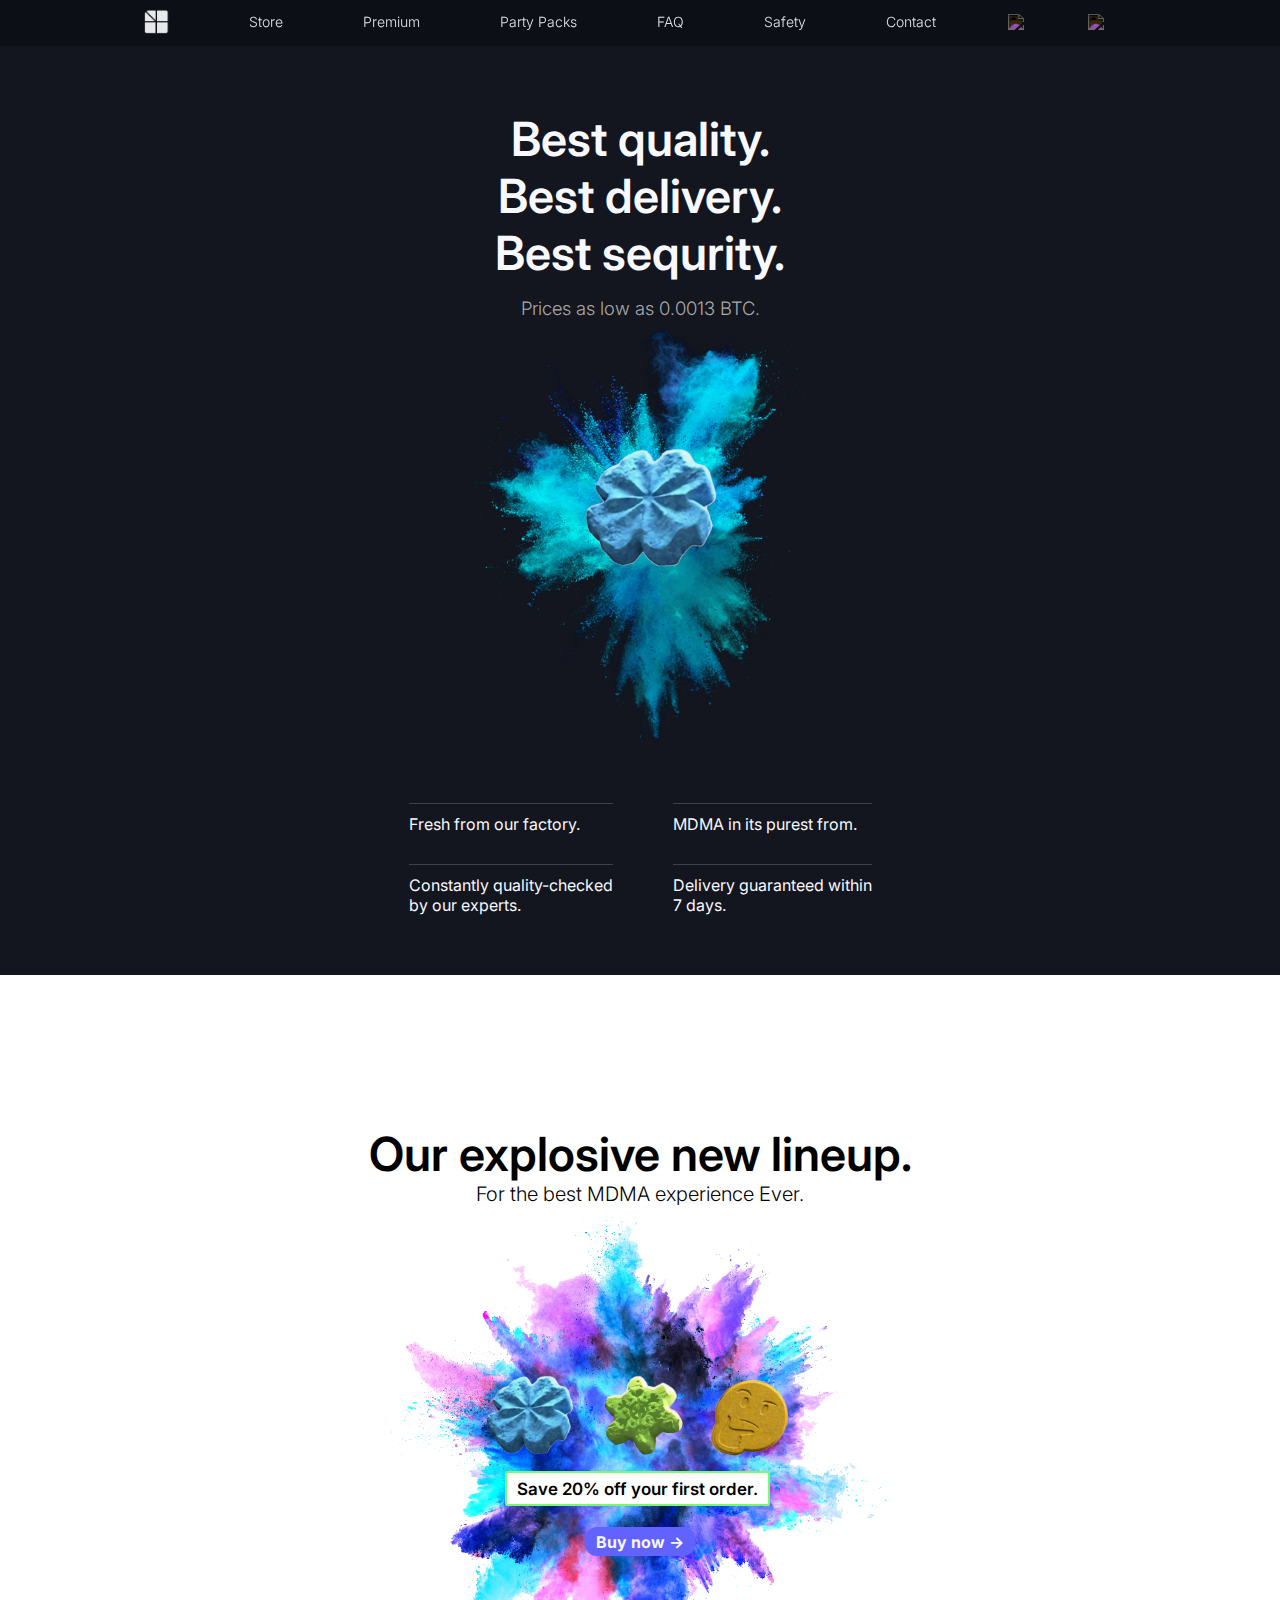
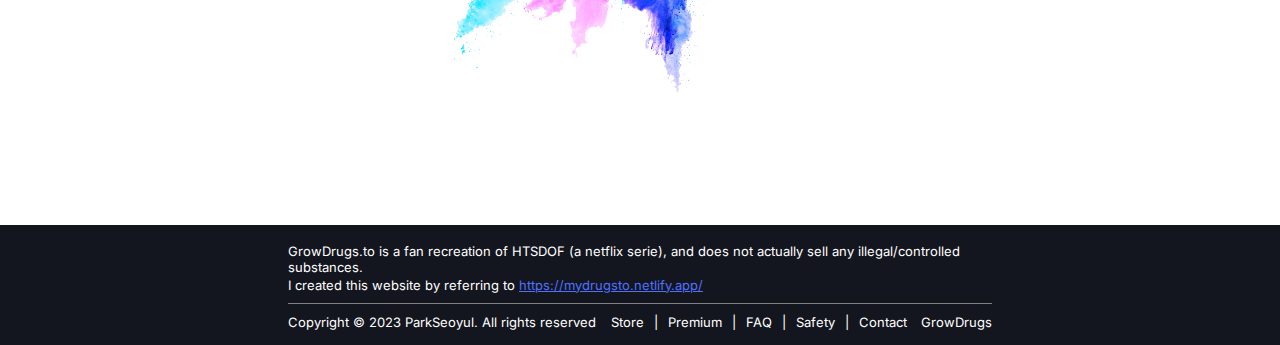
==== index.html @ 7f63b00c "first commit" ====
<!DOCTYPE html>
<html lang="en">
<head>
    <meta charset="UTF-8">
    <meta http-equiv="X-UA-Compatible" content="IE=edge">
    <meta name="viewport" content="width=device-width, initial-scale=1.0">
    <title>GrowDrugs</title>
    <link rel="stylesheet" href="index.css">
    <script src="https://kit.fontawesome.com/33488b9aec.js" crossorigin="anonymous"></script>
    <link rel="shortcut icon" type="image/x-icon" href="images/grow x-icon.png">
    <script src="main.js" defer></script>
</head>
<!-- 큰1돈을 벌거야! -->
<body>
    <header>
        <ul class="menu">
            <div>
                <a href="file:///D:/mydrugs/index.html">
                    <img class="logo" src="images/grow.png">
                </a>
            </div>
            <li class="menu_li">
                <a href="file:///D:/mydrugs/store.html">Store</a>
            </li>
            <li class="menu_li">
                <a href="#">Premium</a>
            </li>
            <li class="menu_li">
                <a href="#">Party Packs</a>
            </li>
            <li class="menu_li">
                <a href="https://mydrugs-to-faq.netlify.app">FAQ</a>
            </li>
            <li class="menu_li">
                <a href="https://mydrugs-to-safety.netlify.app">Safety</a>
            </li>
            <li class="menu_li">
                <a href="https://mydrugs-to-contact.netlify.app">Contact</a>
            </li>
            <li class="icon_header">
                <img class="icon" src="https://cdn-icons-png.flaticon.com/512/622/622669.png">
            </li>
            <li class="icon_header">
                <img class="icon" src="https://cdn-icons-png.flaticon.com/512/694/694575.png">
            </li>
        </ul>
    </header>
    <section>
        <div class="main">
            <li>
                <h1>Best quality.</h1>
            </li>
            <li>
                <h1>Best delivery.</h1>
            </li>
            <li>
                <h1>Best sequrity.</h1>
            </li>
            <li>
                <p>Prices as low as 0.0013 BTC.</p>
            </li>
            <div>
                <a href="./store/store.html">
                    <img class="main_img" src="images/blue_pill_powder.png">
                </a>
            </div>
        </div>
    </section>
    <section>
        <div class="main_ex">
            <div class="a1">
                <ul>
                    <li class="a11">Fresh from our factory.</li>
                    <li class="a12">Constantly quality-checked<br> by our experts.</li>
                </ul> 
            </div>
            <div class="a2">
                <ul>
                    <li class="a21">MDMA in its purest from.</li>
                    <li class="a22">Delivery guaranteed within<br> 7 days.</li>
                </ul>
            </div>
        </div>
    </section>

    <section>
        <div class="main_2">
            <div>
                <ul class="main2_titleul">
                    <li class="main2_title">Our explosive new lineup.</li>
                    <li class="main2_subtitle">For the best MDMA experience Ever.</li>
                </ul>
            </div>
            <div class="main2_cards">
                <a href="#">
                    <img class="powderexp2" src="images/powderexp2.png">
                </a>
                <div class="main2_firstpill">
                    <a href="#">
                        <img class="main2_pills"src="images/blue_pill.png">
                    </a>
                </div>
                <div class="main2_secondpill">
                    <a href="#">
                        <img class="main2_pills"src="images/index2_img.png">
                    </a>
                </div>
                <div class="main2_thirdpill">
                    <a href="#">
                        <img class="main2_pills"src="images/yellow_pill.c0319c8e.png">
                    </a>
                </div>
                <div class="save" style="position:absolute; top:265px; left: 25.5%;">Save 20% off your first order.</div>
                <a href="#">
                    <div style="position:absolute; top:321px; left:40%"class="buy_btn">Buy now →</div>
                </a>    
            </div>
        </div>
    </section>
    
    <section class="footer">
        <div class="safety">
            <ul>
                <li>GrowDrugs.to is a fan recreation of HTSDOF (a netflix serie), and does not actually sell any illegal/controlled substances.</li>
                <li>I created this website by referring to 
                    <a href="https://mydrugsto.netlify.app/">
                        <span class="linker">https://mydrugsto.netlify.app/</span>
                    </a>
                </li>
                <div class="footer_bar"></div>
            </ul>
        </div>
        <div class="footer_div">
            <div class="copyright">
                <p>Copyright © 2023 ParkSeoyul. All rights reserved</p>
            </div>
            <div class="footer_nav">
                <p><a href="./store/store.html">Store</a></p>
                <p>|</p>
                <p><a href="#">Premium</a></p>
                <p>|</p>
                <p><a href="#">FAQ</a></p>
                <p>|</p>
                <p><a href="#">Safety</a></p>
                <p>|</p>
                <p><a href="#">Contact</a></p>
            </div>
            <div class="footer_title">
                <p>GrowDrugs</p>
            </div>
        </div>
    </section>
</body>
</html>
---- index.css ----
@import url('https://fonts.googleapis.com/css2?family=Roboto:wght@300&display=swap');
@import url('https://fonts.googleapis.com/css2?family=Kanit:wght@600&display=swap');
@import url('https://fonts.googleapis.com/css2?family=Inter:wght@300;400;500;600;700&display=swap');


*{
    margin:0;
    padding:0;
    box-sizing:border-box;
    text-decoration: none;
    font-family: 'Inter', sans-serif;
}
ul, li{list-style:none;}
:root {
    --blue: rgb(98, 98, 255);
    --dark_blue: rgb(0, 0, 214);
    --primarydark: #13161e;
    --secondarydark: #0d1016;
    --white: white;
    --grey: rgba(107, 107, 107, 0.5);
    --light_grey: rgb(187, 187, 187);
    --black: black;
    --active: rgb(187, 187, 187); 
}

/* header */
header{
    padding:0;
    margin:0;
    background-color:var(--secondarydark);
    position:fixed;
    width:100%;
    height: 46px;
    opacity:0.9;
    z-index: 1;
}
.menu{
    align-items:center;
    display:flex;
    justify-content:center;
}
.menu > li{
    font-family: 'Inter', sans-serif;
    font-weight:300;
    padding-right:28px;
    padding-left:28px;
    display:flex;
    justify-content:center;
    color:ghostwhite;
    font-size :14px;
    margin: auto 12px;
    transition: color 0.3s;
}
.menu > li :hover{
    color:var(--active);
}
.menu > ul > li{
    display: inline-block;
}
a{
    text-decoration: none;
    color:ghostwhite;
}
.logo{
    display:flex;
    justify-content: center;
    width:25px;
    margin: 9px auto;
    margin-right:40px;
}
.icon_header{
    margin:0px;
    padding:0px;  
    width:0px;
}
.icon_header:hover{
    cursor: pointer;
}
.menu > li > img{
    width:17px;
    filter: invert(100%);
}



/* main */
.main{
    display:flex;
    flex-direction:column;
    align-items: center;
    height: 800px;
    padding-top:110px;
    background-color: var(--primarydark);
}
.main > li > h1{
    font-family: 'Inter', sans-serif;
    font-weight:600;
    color:ghostwhite;
    font-size:47px;
}
.main > li > p{
    font-family: 'Inter', sans-serif;
    font-weight:300;
    margin-top:16px;
    font-size:18.5px;
    color:darkgrey;
}
.menu > li > img{
    width:17px;
    filter: invert(100%);
}
.main_img{
    width:420px;
    display:inline-block;
    transition-property: all;
    transition-duration: 0.5s;
}
.main_ex{
    display:flex;
    align-items:center; 
    justify-content: center;
    padding-bottom:30px;
    background-color: var(--primarydark);
}
.a1, .a2{
    margin-left:30px;
    margin-right:30px;
}

.a11, .a12, .a21, .a22{
    font-family: 'Inter', sans-serif;
    padding-top:10px;   
    margin-top:3px;
    border-top:0.5px var(--grey) solid;
    color:ghostwhite;
    margin-bottom:30px;
}
.main2_cards{
    position: relative;
}
.main2_firstpill{
    position: absolute; top:155px; left: 20%;
}
.main2_secondpill{
    position: absolute; top: 155px; left: 40.5%;
}
.main2_thirdpill{
    position:  absolute; top: 155px; right: 20%;
}

/* main_2 */
.main_2{
    padding-top:150px;   
    background-color:white;
    height:850px;
    display:flex;
    flex-direction: column;
    align-items: center;
}
.main2_title{
    font-family: 'Inter', sans-serif;
    font-weight:600;
    font-size:47px;
    text-align:center;
}
.main2_subtitle{
    font-family: 'Inter', sans-serif;
    font-weight:300;
    font-size:20px;
}
.main2_titleul{
    display:flex;
    justify-content: center;
    flex-direction: column;
    align-items: center;
}
.powderexp2{
    width: 550px;
    z-index: 0;
}
.main2_pills{
    width:110px;
}
.save{
    display: flex;
    font-family: 'Inter', sans-serif;
    font-weight:600;
    font-size:17px;
    width:265px;
    height:35px;
    text-align: center;
    align-items: center;
    justify-content: center;
    background-color: white;
    border-radius:2px;
    border: 2px solid rgb(118, 250, 114);
}
.buy_btn{
    display: flex;
    text-align: center;
    font-family: 'Inter', sans-serif;
    font-weight:700;
    color:ghostwhite;
    width:110px;
    background-color: var(--blue);
    height:29px;
    justify-content: center;
    align-items: center;
    border-radius: 12px;
    transition-property:all;
    transition-duration:0.8s;
}
.buy_btn:hover{
    background-color:var(--dark_blue);
}



/* footer */
.footer{
    height: 120px;
    background-color: var(--primarydark);
    color: white;
    font-size: 13px;
    display: flex;
    flex-direction: column;
    justify-content: center;
    align-items: center;
}
.safety{
    width: 55%; 
}
.safety > ul > li{
    margin: 2px 0px;
}
.linker{
    text-decoration-line: underline;
    color: rgb(80, 112, 255);
}
.footer_bar{
    margin-top: 10px;
    height: 1px;
    width: 100%;
    background-color: grey;
}
.footer_div{
    margin-top: 10px;
    display: flex;
    justify-content: space-between;
    width: 55%;
}
.footer_nav{
    display: flex;
}
.footer_nav > p > a{
    margin: 0px 10px;
    color: white;
}

@media screen and (max-width: 991px) {
    .menu {
        display:flex;
        flex-direction:column;
        margin-left:0;
        margin-right:0;
    }
    .menu_logo{
        height: 0;
    }
    .logo{
        position: absolute;
        transform: translate(-50%, -50%);
        left: 50%;
        top: 30%;
        width: 30px;
    }
    .menu > li{
        padding: 7px;
        font-size:17.5px;
        display:none;
    }
    .icon_header > img{
        display:none;
    }
    .footer_div{
        flex-direction: row;
        width: 60%;
    }
    .safety{
        width: 60%;
    }
    .footer_nav{
        display: none;
    }
    .safety > ul > li{
        margin: 5px 0px;
    }
}
@media screen and (max-width: 500px) {
    .footer{
        height: 200px;
    }
    .safety{
        width: 80%;
    }
    .safety > ul > li{
        margin: 9px 0px;
    }
    .footer_div{
        flex-direction: column;
        width: 80%;
    }
    .powderexp2{
        width: 100%;
        z-index: 0;
    }
}
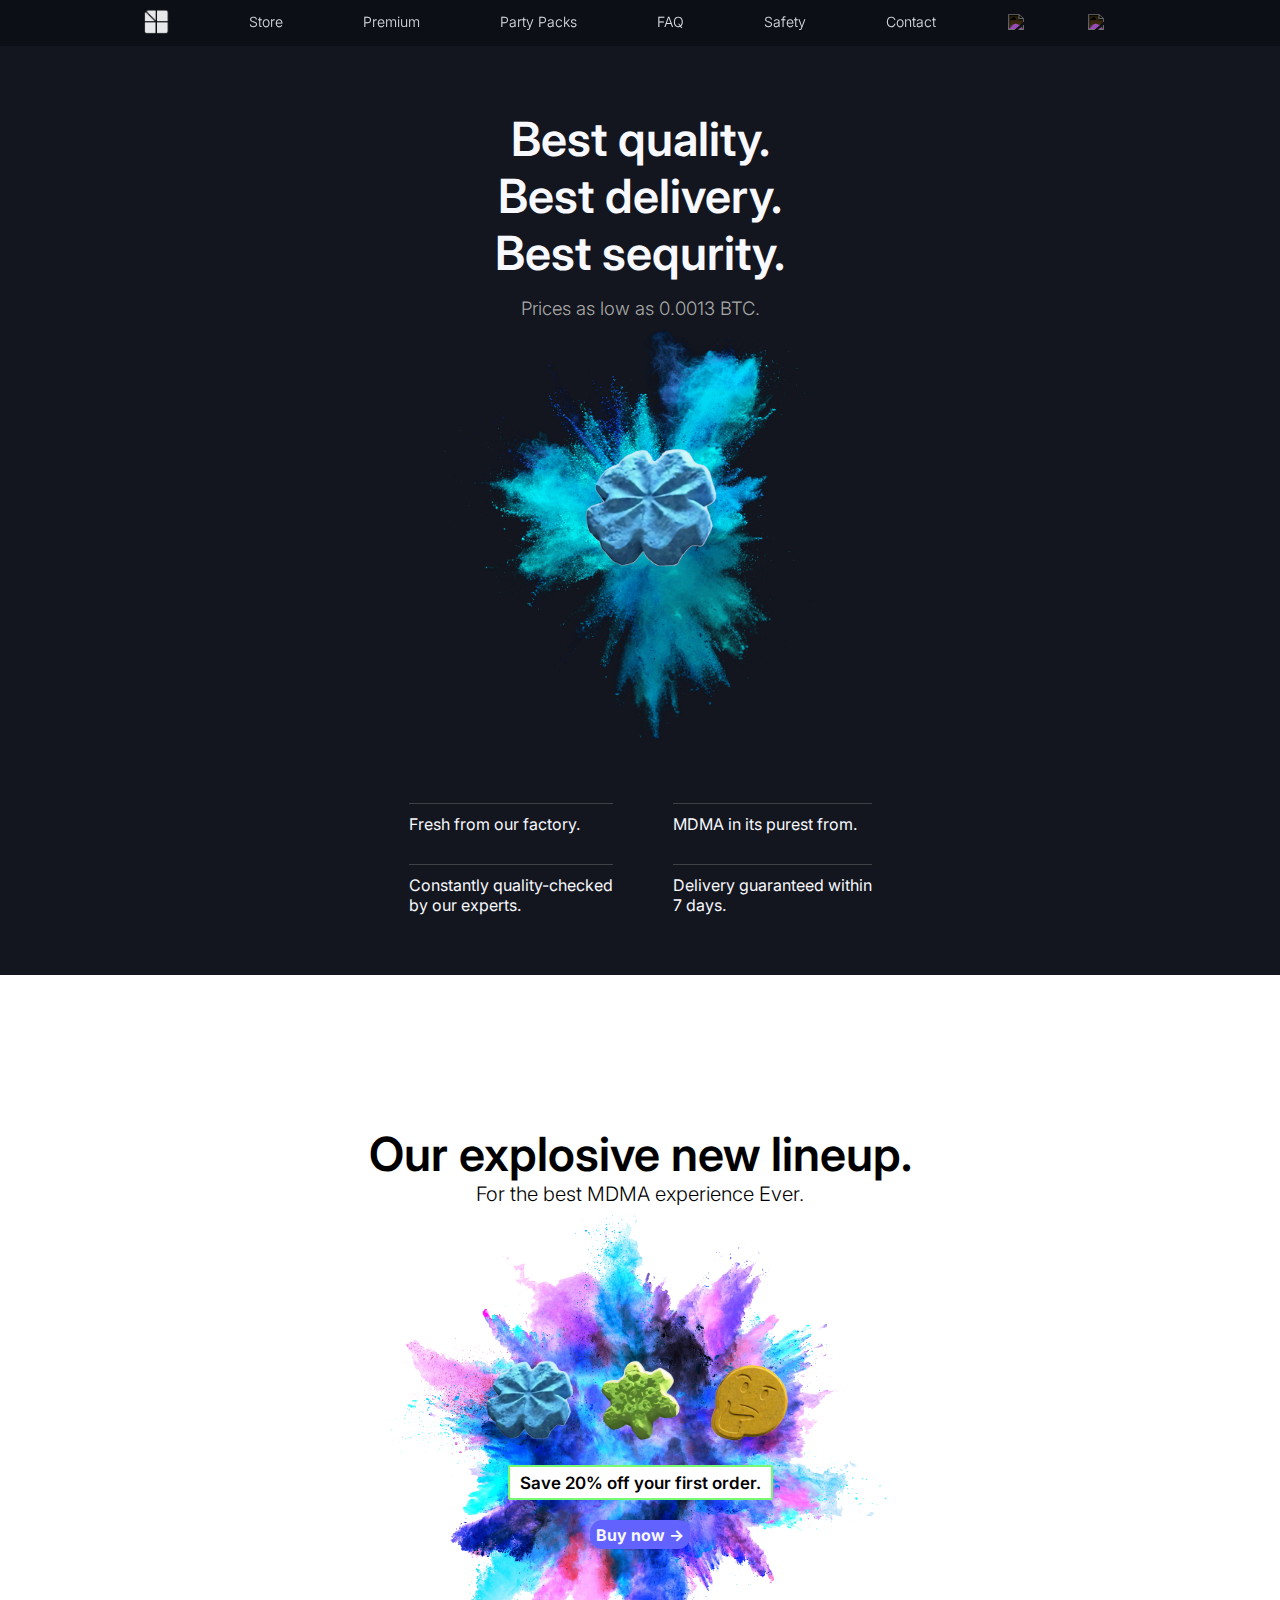
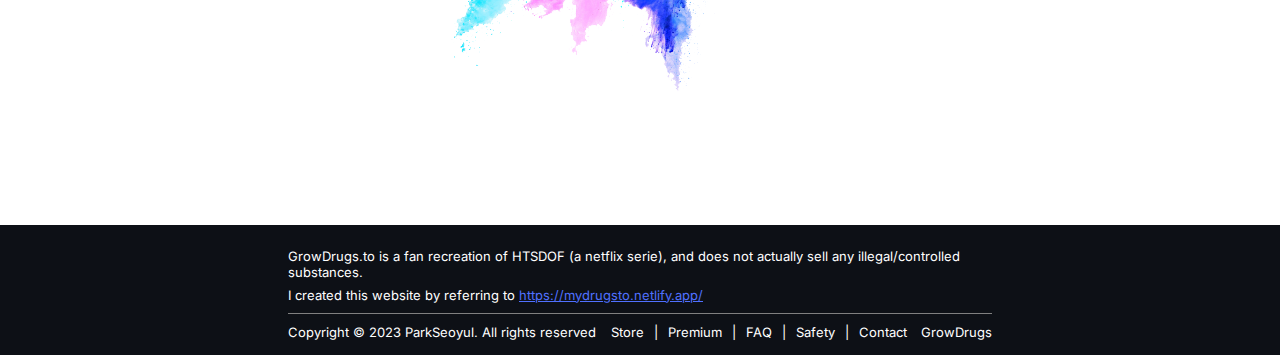
==== commit 547051b8: "second commit" ====
--- a/index.html
+++ b/index.html
@@ -20,7 +20,7 @@
                 </a>
             </div>
             <li class="menu_li">
-                <a href="file:///D:/mydrugs/store.html">Store</a>
+                <a href="./store/store.html">Store</a>
             </li>
             <li class="menu_li">
                 <a href="#">Premium</a>
@@ -82,7 +82,6 @@
             </div>
         </div>
     </section>
-
     <section>
         <div class="main_2">
             <div>
@@ -95,24 +94,26 @@
                 <a href="#">
                     <img class="powderexp2" src="images/powderexp2.png">
                 </a>
-                <div class="main2_firstpill">
-                    <a href="#">
-                        <img class="main2_pills"src="images/blue_pill.png">
-                    </a>
+                <div class="pills">
+                    <div class="main2_firstpill">
+                        <a href="#">
+                            <img class="main2_pills" src="images/blue_pill.png">
+                        </a>
+                    </div>
+                    <div class="main2_secondpill">
+                        <a href="#">
+                            <img class="main2_pills" src="images/index2_img.png">
+                        </a>
+                    </div>
+                    <div class="main2_thirdpill">
+                        <a href="#">
+                            <img class="main2_pills" src="images/yellow_pill.c0319c8e.png">
+                        </a>
+                    </div>
                 </div>
-                <div class="main2_secondpill">
-                    <a href="#">
-                        <img class="main2_pills"src="images/index2_img.png">
-                    </a>
-                </div>
-                <div class="main2_thirdpill">
-                    <a href="#">
-                        <img class="main2_pills"src="images/yellow_pill.c0319c8e.png">
-                    </a>
-                </div>
-                <div class="save" style="position:absolute; top:265px; left: 25.5%;">Save 20% off your first order.</div>
-                <a href="#">
-                    <div style="position:absolute; top:321px; left:40%"class="buy_btn">Buy now →</div>
+                <div class="save">Save 20% off your first order.</div>
+                <a href="./store/store.html">
+                    <div class="buy_btn">Buy now →</div>
                 </a>    
             </div>
         </div>
--- a/index.css
+++ b/index.css
@@ -2,7 +2,6 @@
 @import url('https://fonts.googleapis.com/css2?family=Roboto:wght@300&display=swap');
 @import url('https://fonts.googleapis.com/css2?family=Kanit:wght@600&display=swap');
 @import url('https://fonts.googleapis.com/css2?family=Inter:wght@300;400;500;600;700&display=swap');
-
 
 *{
     margin:0;
@@ -41,14 +40,12 @@
     justify-content:center;
 }
 .menu > li{
-    font-family: 'Inter', sans-serif;
-    font-weight:300;
-    padding-right:28px;
-    padding-left:28px;
-    display:flex;
-    justify-content:center;
-    color:ghostwhite;
-    font-size :14px;
+    font-weight: 300;
+    padding: 0px 28px;
+    display: flex;
+    justify-content: center;
+    color: ghostwhite;
+    font-size : 14px;
     margin: auto 12px;
     transition: color 0.3s;
 }
@@ -63,64 +60,65 @@
     color:ghostwhite;
 }
 .logo{
-    display:flex;
-    justify-content: center;
-    width:25px;
+    display: flex;
+    justify-content: center;
+    width: 25px;
     margin: 9px auto;
-    margin-right:40px;
+    margin-right: 40px;
+    transition: all 0.2s;
+}
+.logo:hover{
+    filter: invert(35%);
 }
 .icon_header{
-    margin:0px;
-    padding:0px;  
-    width:0px;
+    margin: 0px;
+    padding: 0px;  
+    width: 0px;
 }
 .icon_header:hover{
     cursor: pointer;
 }
 .menu > li > img{
-    width:17px;
+    width: 17px;
     filter: invert(100%);
-}
-
-
+    transition: all 0.2s;
+}
+.menu > li > img:hover{
+    filter: invert(60%);
+}
 
 /* main */
 .main{
-    display:flex;
-    flex-direction:column;
+    display: flex;
+    flex-direction: column;
     align-items: center;
     height: 800px;
-    padding-top:110px;
+    padding-top: 110px;
     background-color: var(--primarydark);
 }
 .main > li > h1{
-    font-family: 'Inter', sans-serif;
-    font-weight:600;
-    color:ghostwhite;
-    font-size:47px;
+    font-weight: 600;
+    color: ghostwhite;
+    font-size: 47px;
 }
 .main > li > p{
-    font-family: 'Inter', sans-serif;
-    font-weight:300;
-    margin-top:16px;
-    font-size:18.5px;
-    color:darkgrey;
+    font-weight: 300;
+    margin-top: 16px;
+    font-size: 18.5px;
+    color: darkgrey;
 }
 .menu > li > img{
-    width:17px;
+    width: 17px;
     filter: invert(100%);
 }
 .main_img{
-    width:420px;
-    display:inline-block;
-    transition-property: all;
-    transition-duration: 0.5s;
+    width: 420px;
 }
 .main_ex{
-    display:flex;
-    align-items:center; 
-    justify-content: center;
-    padding-bottom:30px;
+    display: flex;
+    align-items: center; 
+    justify-content: center;
+    padding-bottom: 30px;
     background-color: var(--primarydark);
 }
 .a1, .a2{
@@ -129,98 +127,97 @@
 }
 
 .a11, .a12, .a21, .a22{
-    font-family: 'Inter', sans-serif;
-    padding-top:10px;   
-    margin-top:3px;
-    border-top:0.5px var(--grey) solid;
-    color:ghostwhite;
-    margin-bottom:30px;
+    padding-top: 10px;   
+    margin-top: 3px;
+    border-top: 0.5px var(--grey) solid;
+    color: ghostwhite;
+    margin-bottom: 30px;
+}
+
+/* main_2 */
+.main_2{
+    padding-top: 150px;   
+    background-color: white;
+    height: 850px;
+    display: flex;
+    flex-direction: column;
+    align-items: center;
 }
 .main2_cards{
     position: relative;
-}
-.main2_firstpill{
-    position: absolute; top:155px; left: 20%;
-}
-.main2_secondpill{
-    position: absolute; top: 155px; left: 40.5%;
-}
-.main2_thirdpill{
-    position:  absolute; top: 155px; right: 20%;
-}
-
-/* main_2 */
-.main_2{
-    padding-top:150px;   
-    background-color:white;
-    height:850px;
-    display:flex;
-    flex-direction: column;
-    align-items: center;
+    width: 100%;
 }
 .main2_title{
-    font-family: 'Inter', sans-serif;
-    font-weight:600;
-    font-size:47px;
-    text-align:center;
+    font-weight: 600;
+    font-size: 47px;
+    text-align: center;
 }
 .main2_subtitle{
-    font-family: 'Inter', sans-serif;
     font-weight:300;
-    font-size:20px;
+    font-size: 20px;
 }
 .main2_titleul{
-    display:flex;
+    display: flex;
     justify-content: center;
     flex-direction: column;
     align-items: center;
 }
 .powderexp2{
     width: 550px;
-    z-index: 0;
+    position: absolute;
+    transform: translate(-50%, -50%);
+    left: 50%;
+    top: 67%;
 }
 .main2_pills{
+    position: relative;
     width:110px;
+    z-index: 10;
 }
 .save{
     display: flex;
-    font-family: 'Inter', sans-serif;
-    font-weight:600;
-    font-size:17px;
-    width:265px;
-    height:35px;
+    font-weight: 600;
+    position: relative;
+    font-size: 17px;
+    width: 265px;
+    height: 35px;
     text-align: center;
     align-items: center;
     justify-content: center;
     background-color: white;
     border-radius:2px;
     border: 2px solid rgb(118, 250, 114);
+    margin: 5px auto;
 }
 .buy_btn{
     display: flex;
     text-align: center;
-    font-family: 'Inter', sans-serif;
     font-weight:700;
-    color:ghostwhite;
-    width:110px;
+    position: relative;
+    color: ghostwhite;
+    width: 100px;
+    height: 29px;
     background-color: var(--blue);
-    height:29px;
     justify-content: center;
     align-items: center;
     border-radius: 12px;
-    transition-property:all;
-    transition-duration:0.8s;
+    transition: all 0.5s;
+    margin: 20px auto;
 }
 .buy_btn:hover{
-    background-color:var(--dark_blue);
-}
-
-
+    background-color: var(--dark_blue);
+}
+.pills{
+    display: flex;
+    margin: 0px auto;
+    justify-content: center;
+    margin-top: 140px;
+}
 
 /* footer */
 .footer{
-    height: 120px;
-    background-color: var(--primarydark);
+    height: 130px;
+    background-color: var(--secondarydark);
     color: white;
     font-size: 13px;
     display: flex;
@@ -232,7 +229,7 @@
     width: 55%; 
 }
 .safety > ul > li{
-    margin: 2px 0px;
+    margin: 7px 0px;
 }
 .linker{
     text-decoration-line: underline;
@@ -260,10 +257,9 @@
 
 @media screen and (max-width: 991px) {
     .menu {
-        display:flex;
-        flex-direction:column;
-        margin-left:0;
-        margin-right:0;
+        display: flex;
+        flex-direction: column;
+        margin: 0px 0px;
     }
     .menu_logo{
         height: 0;
@@ -277,11 +273,11 @@
     }
     .menu > li{
         padding: 7px;
-        font-size:17.5px;
-        display:none;
+        font-size: 17.5px;
+        display: none;
     }
     .icon_header > img{
-        display:none;
+        display: none;
     }
     .footer_div{
         flex-direction: row;
